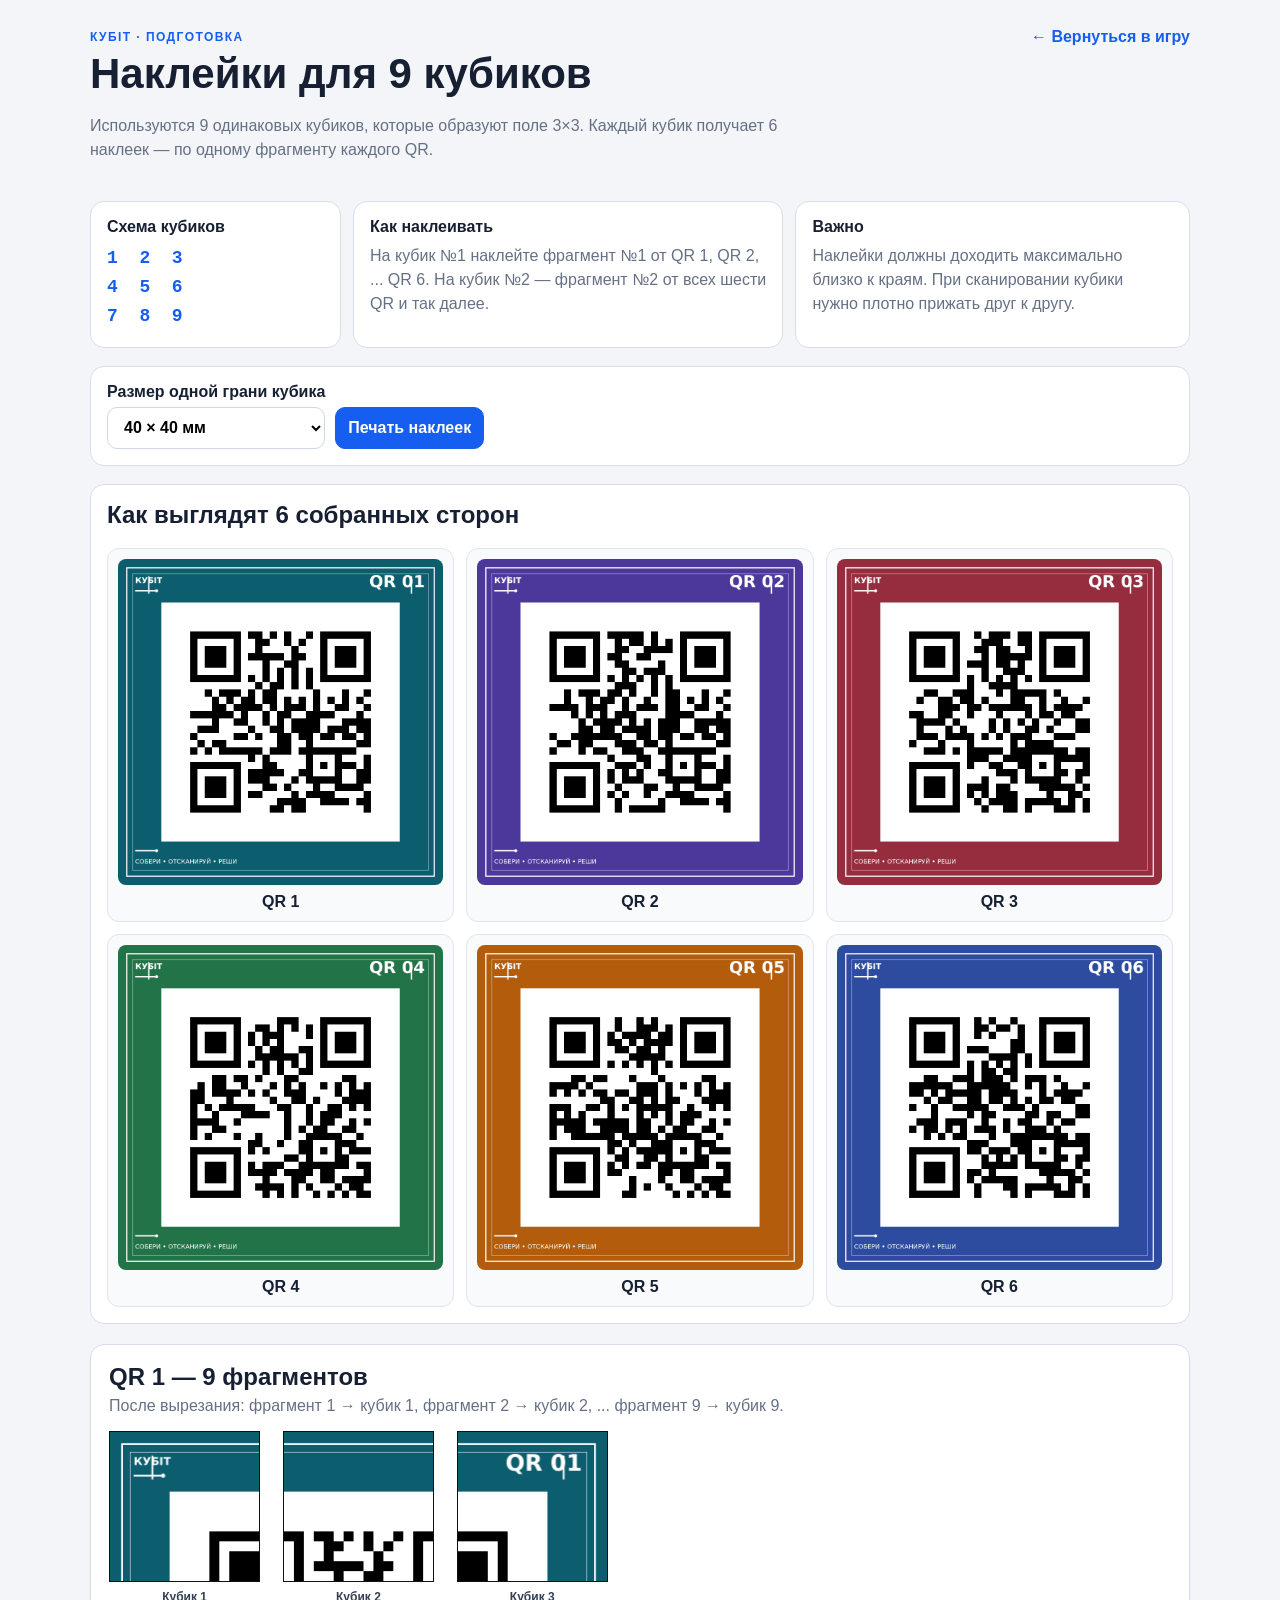
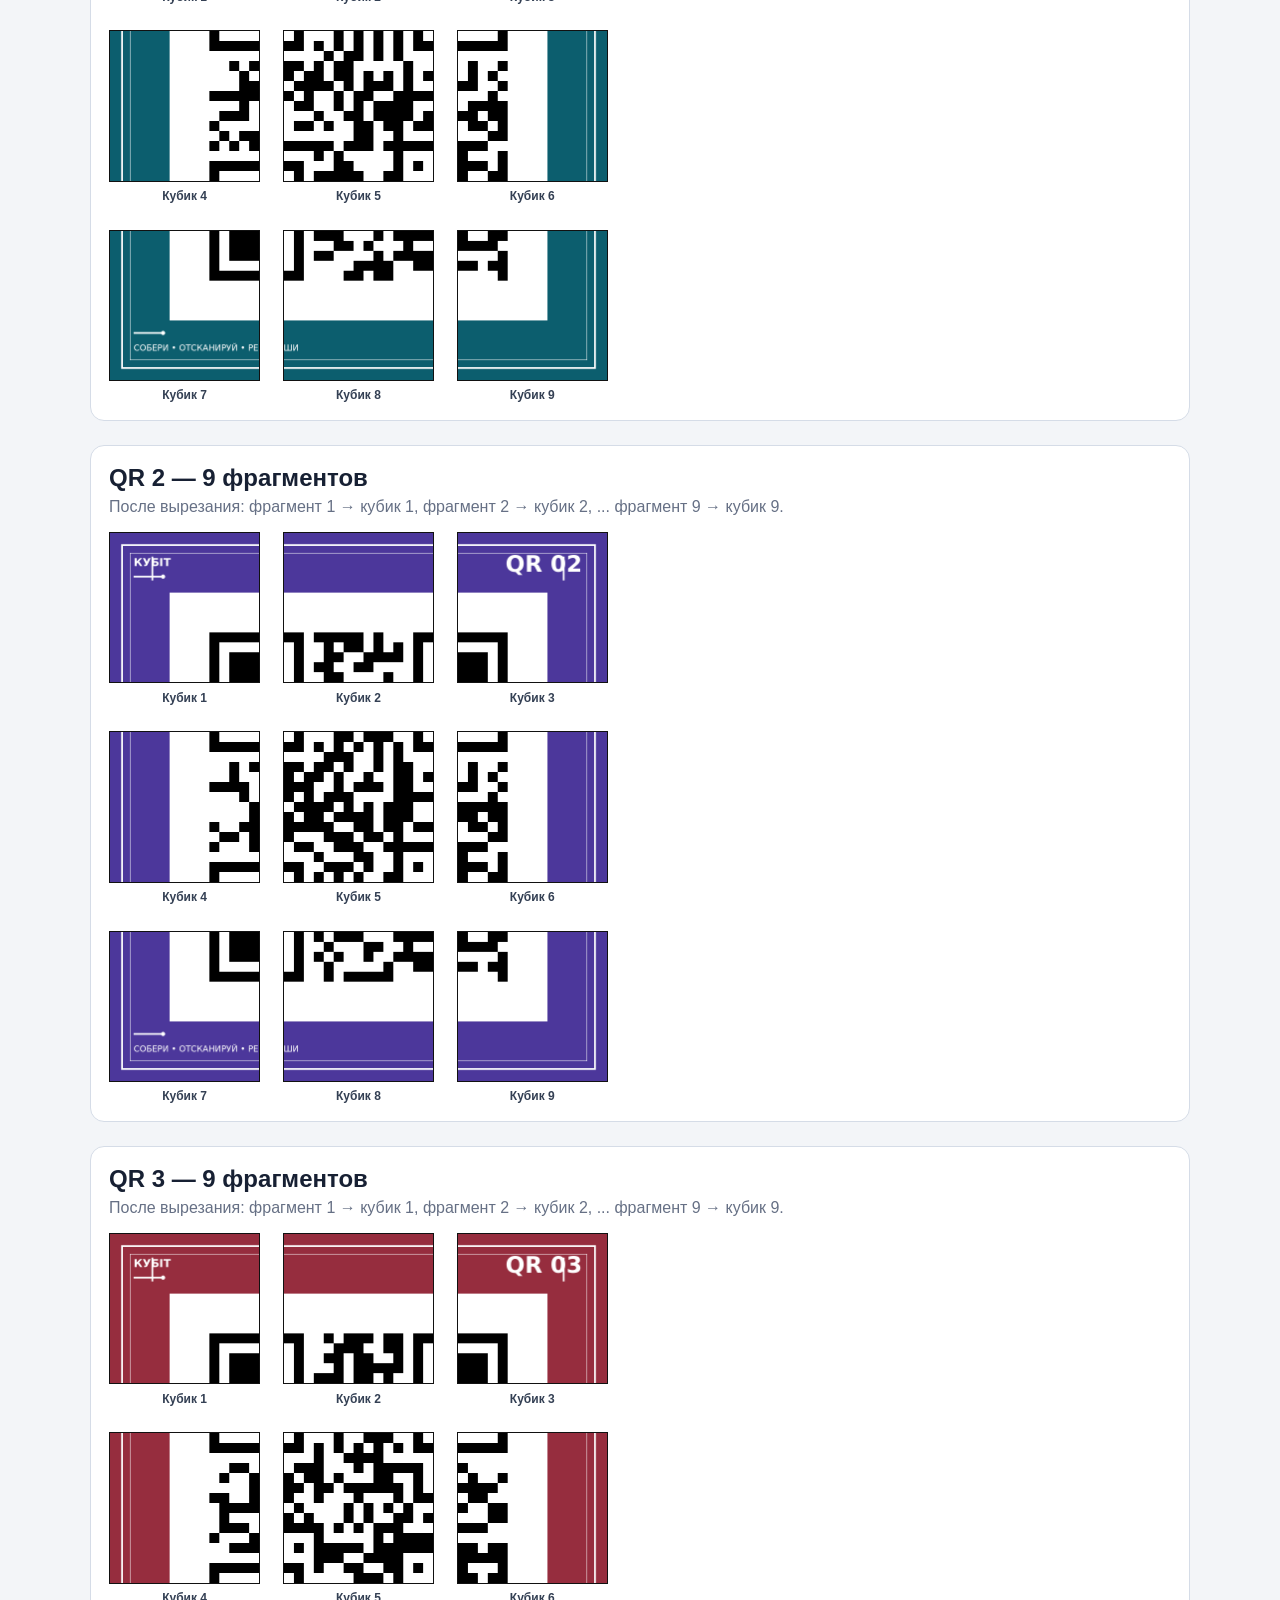
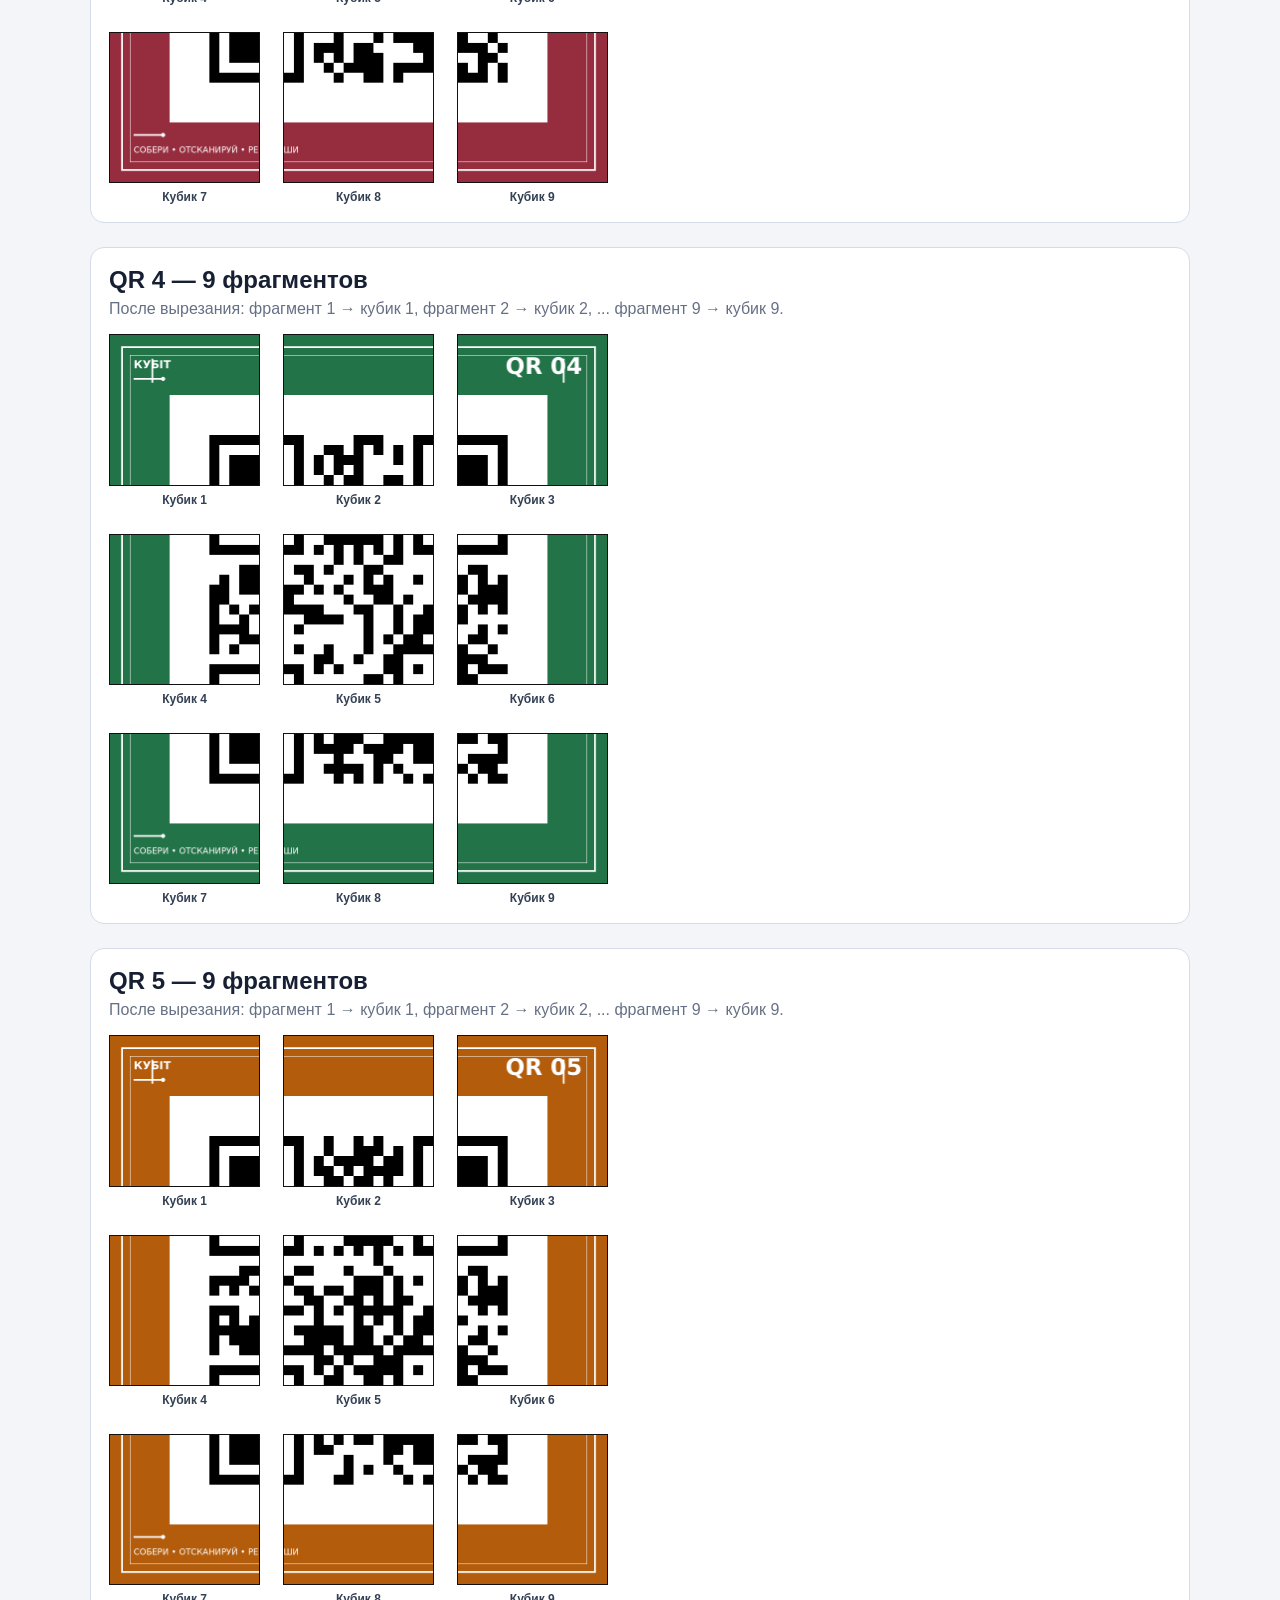
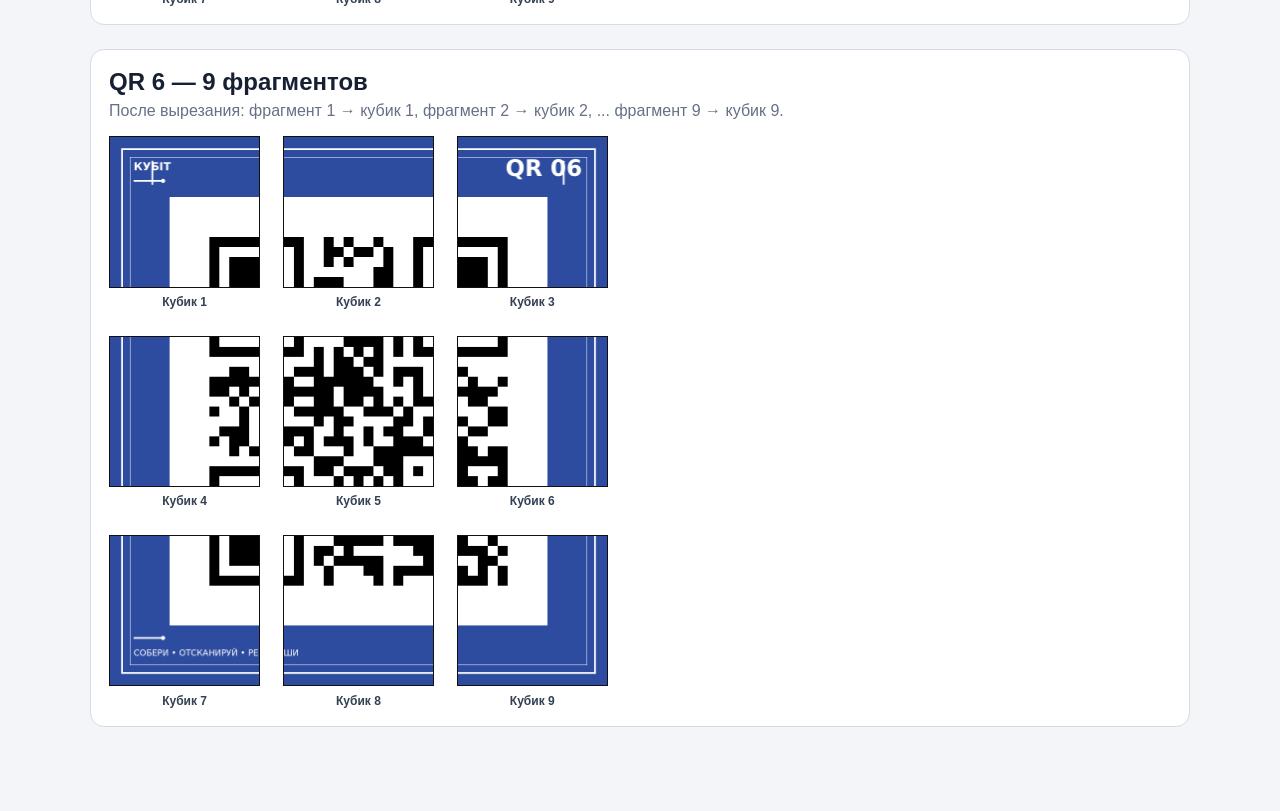
==== cube-kit.html @ 37ab6c02 "ADD" ====
<!doctype html>
<html lang="ru">
<head>
  <meta charset="utf-8">
  <meta name="viewport" content="width=device-width, initial-scale=1">
  <title>Набор для 9 кубиков — КубIT</title>
  <link rel="stylesheet" href="cube-kit.css">
  <script src="cube-kit.js" defer></script>
</head>
<body>
  <main class="page">
    <header class="screen-only">
      <div>
        <p class="eyebrow">КУБIT · ПОДГОТОВКА</p>
        <h1>Наклейки для 9 кубиков</h1>
        <p>
          Используются 9 одинаковых кубиков, которые образуют поле 3×3.
          Каждый кубик получает 6 наклеек — по одному фрагменту каждого QR.
        </p>
      </div>
      <a href="index.html">← Вернуться в игру</a>
    </header>

    <section class="info screen-only">
      <div>
        <strong>Схема кубиков</strong>
        <pre>1  2  3
4  5  6
7  8  9</pre>
      </div>
      <div>
        <strong>Как наклеивать</strong>
        <p>
          На кубик №1 наклейте фрагмент №1 от QR 1, QR 2, ... QR 6.
          На кубик №2 — фрагмент №2 от всех шести QR и так далее.
        </p>
      </div>
      <div>
        <strong>Важно</strong>
        <p>
          Наклейки должны доходить максимально близко к краям. При сканировании
          кубики нужно плотно прижать друг к другу.
        </p>
      </div>
    </section>

    <section class="toolbar screen-only">
      <label>
        Размер одной грани кубика
        <select id="sizeSelect">
          <option value="30">30 × 30 мм</option>
          <option value="35">35 × 35 мм</option>
          <option value="40" selected>40 × 40 мм</option>
          <option value="45">45 × 45 мм</option>
          <option value="50">50 × 50 мм</option>
        </select>
      </label>
      <button id="printBtn">Печать наклеек</button>
    </section>

    <section class="preview screen-only">
      <h2>Как выглядят 6 собранных сторон</h2>
      <div class="preview-grid" id="previewGrid"></div>
    </section>

    <section id="faceSheets"></section>
  </main>
</body>
</html>
---- cube-kit.css ----
* { box-sizing: border-box; }

:root { --tile-size: 40mm; }

body {
  margin: 0;
  color: #172033;
  background: #f3f5f8;
  font-family: Arial, sans-serif;
}

.page {
  width: min(1100px, 94%);
  margin: 0 auto;
  padding: 28px 0 60px;
}

header {
  display: flex;
  justify-content: space-between;
  align-items: flex-start;
  gap: 28px;
  margin-bottom: 22px;
}

header h1 {
  margin: 3px 0 10px;
  font-size: 42px;
}

header p {
  max-width: 720px;
  color: #667085;
  line-height: 1.55;
}

header a {
  color: #155eef;
  text-decoration: none;
  font-weight: 700;
}

.eyebrow {
  margin: 0;
  color: #155eef;
  font-size: 12px;
  font-weight: 800;
  letter-spacing: .12em;
}

.info {
  display: grid;
  grid-template-columns: .7fr 1.2fr 1.1fr;
  gap: 12px;
  margin-bottom: 18px;
}

.info > div,
.preview,
.toolbar {
  padding: 16px;
  border: 1px solid #d8dee8;
  border-radius: 14px;
  background: white;
}

.info strong { display: block; margin-bottom: 8px; }

.info p {
  margin: 0;
  color: #667085;
  line-height: 1.5;
}

.info pre {
  margin: 0;
  color: #155eef;
  font-size: 18px;
  font-weight: 800;
  line-height: 1.6;
}

.toolbar {
  display: flex;
  align-items: end;
  gap: 10px;
  margin-bottom: 18px;
}

.toolbar label {
  display: grid;
  gap: 6px;
  font-weight: 700;
}

select, button {
  min-height: 42px;
  border: 1px solid #cfd7e3;
  border-radius: 10px;
  padding: 0 12px;
  background: white;
  font: inherit;
}

button {
  color: white;
  border-color: #155eef;
  background: #155eef;
  font-weight: 800;
  cursor: pointer;
}

.preview { margin-bottom: 20px; }

.preview h2 { margin-top: 0; }

.preview-grid {
  display: grid;
  grid-template-columns: repeat(3, 1fr);
  gap: 12px;
}

.preview-card {
  padding: 10px;
  border: 1px solid #dfe5ed;
  border-radius: 12px;
  background: #f8fafc;
}

.preview-card img {
  display: block;
  width: 100%;
  border-radius: 8px;
}

.preview-card strong {
  display: block;
  margin-top: 8px;
  text-align: center;
}

.face-sheet {
  margin: 0 0 24px;
  padding: 18px;
  border: 1px solid #d5dce7;
  border-radius: 14px;
  background: white;
}

.face-sheet h2 {
  margin: 0 0 6px;
}

.face-sheet > p {
  margin: 0 0 16px;
  color: #667085;
}

.sticker-grid {
  display: grid;
  grid-template-columns: repeat(3, max-content);
  gap: 7mm 6mm;
  align-items: start;
}

.sticker-wrap {
  display: grid;
  justify-items: center;
  gap: 2mm;
}

.sticker {
  width: var(--tile-size);
  height: var(--tile-size);
  border: .35mm solid #111;
  background: white;
  overflow: hidden;
}

.sticker img {
  display: block;
  width: 100%;
  height: 100%;
  object-fit: fill;
}

.caption {
  color: #344054;
  font-size: 9pt;
  font-weight: 700;
}

@media print {
  @page {
    size: A4;
    margin: 10mm;
  }

  body { background: white; }

  .screen-only { display: none !important; }

  .page {
    width: auto;
    margin: 0;
    padding: 0;
  }

  .face-sheet {
    break-after: page;
    page-break-after: always;
    margin: 0;
    padding: 0;
    border: 0;
    border-radius: 0;
  }

  .face-sheet:last-child {
    break-after: auto;
    page-break-after: auto;
  }

  .face-sheet h2 {
    margin: 0 0 2mm;
    font-size: 14pt;
  }

  .face-sheet > p {
    margin-bottom: 3mm;
    font-size: 9pt;
  }

  .sticker-grid {
    gap: 4mm 4mm;
  }

  .caption { font-size: 8pt; }
}
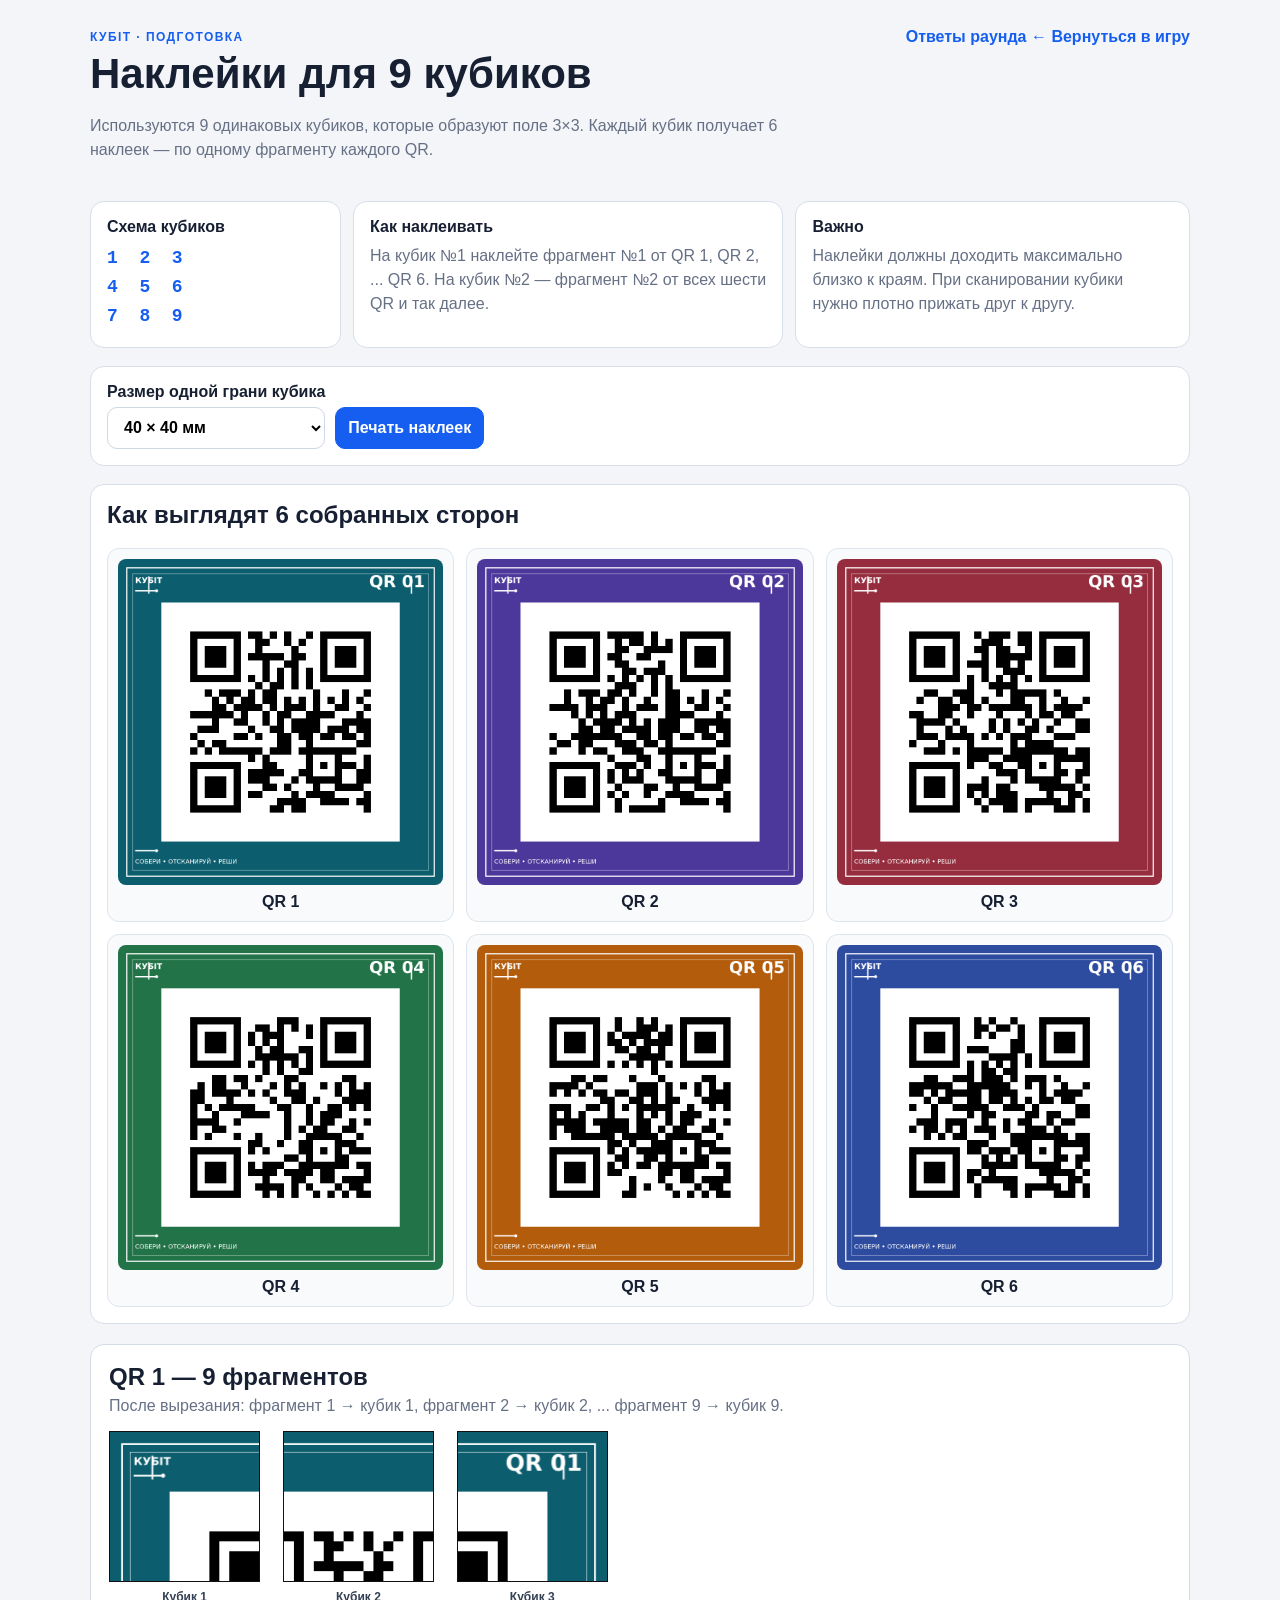
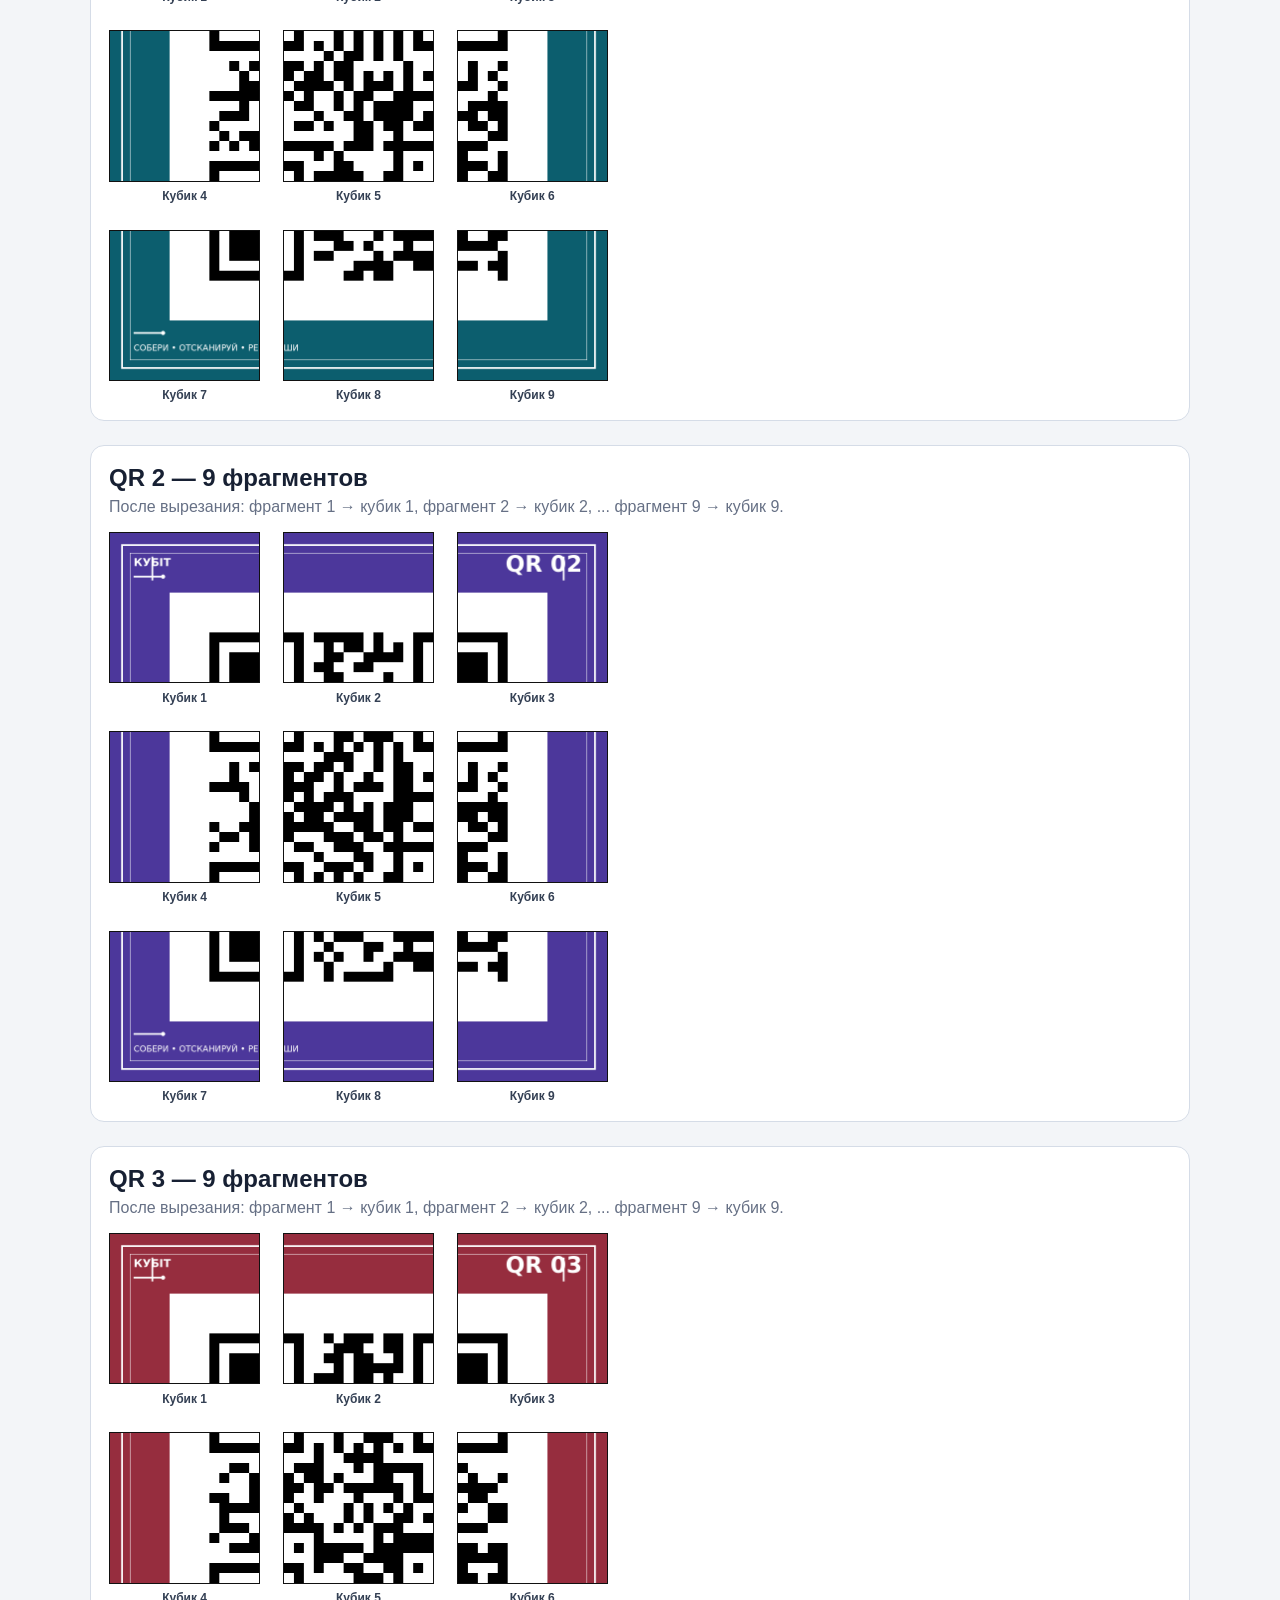
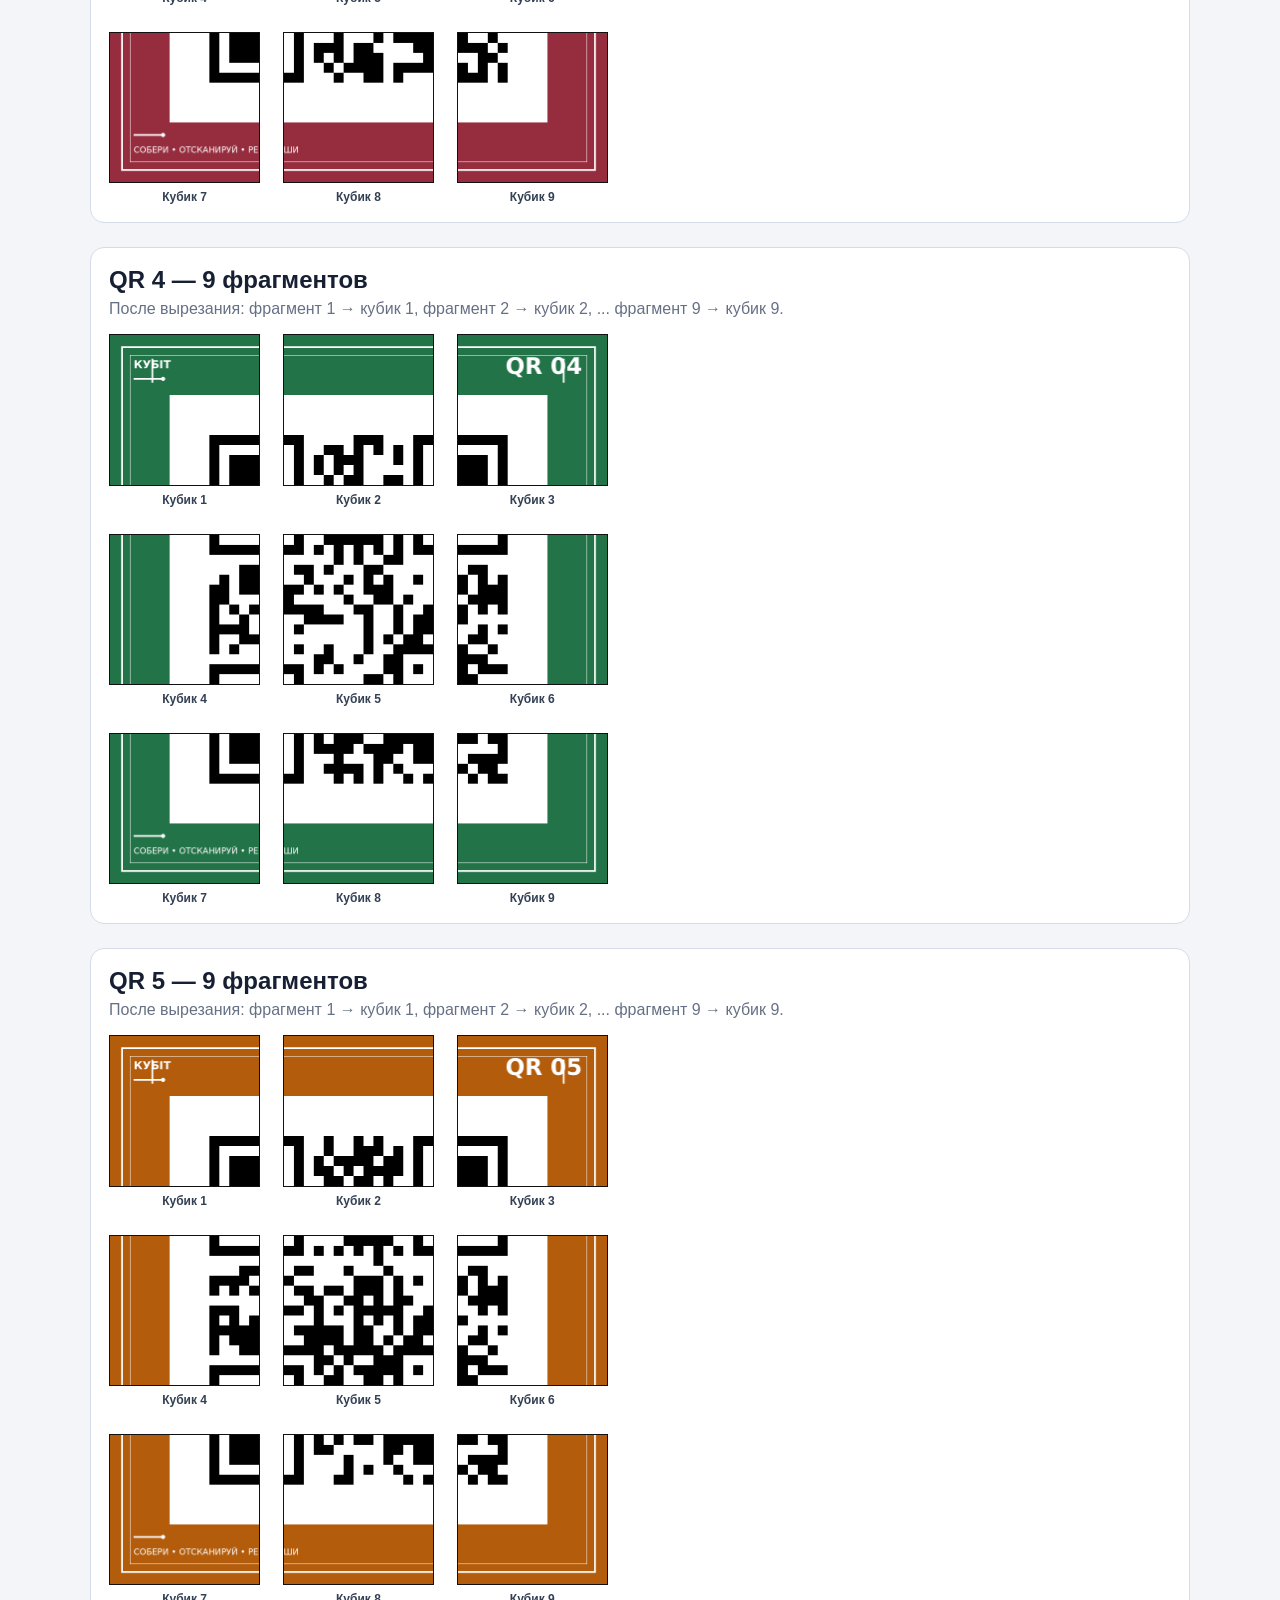
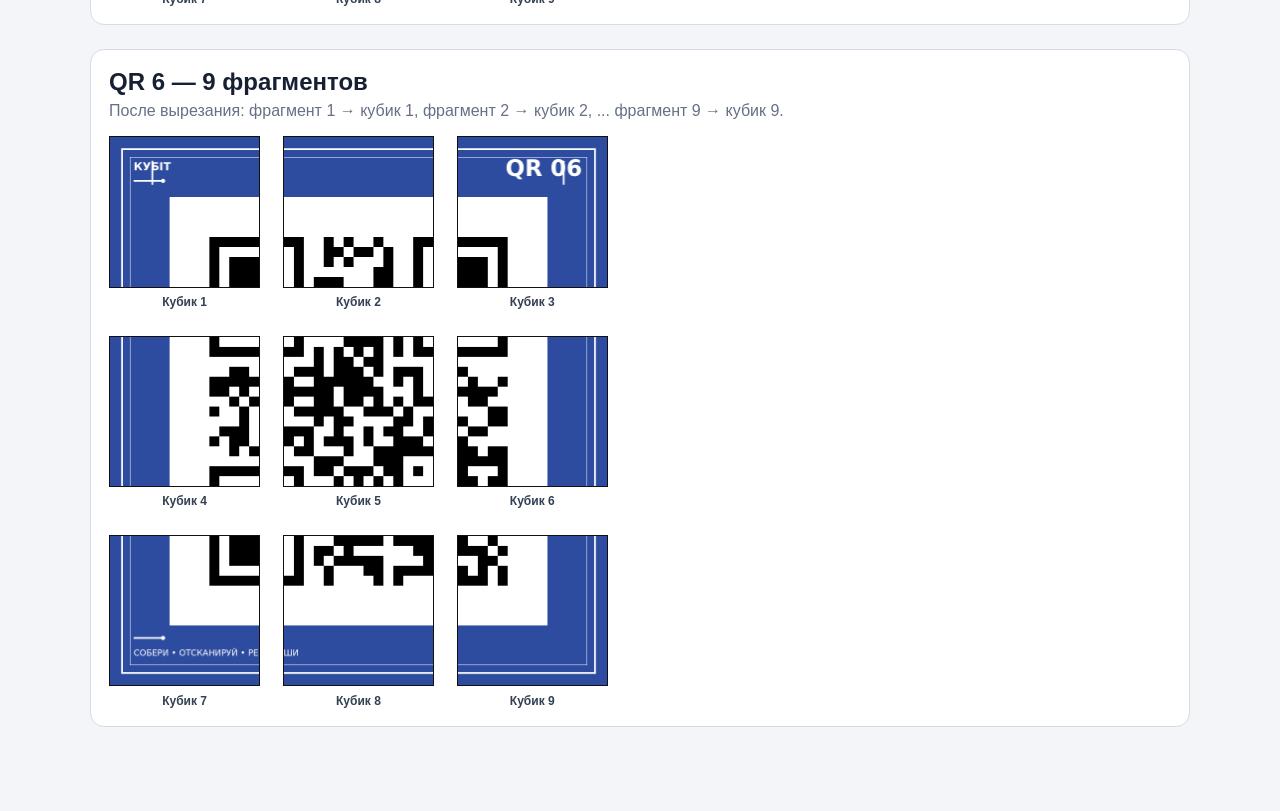
==== commit 0f0ff187: "Update cube-kit.html" ====
--- a/cube-kit.html
+++ b/cube-kit.html
@@ -18,7 +18,10 @@
           Каждый кубик получает 6 наклеек — по одному фрагменту каждого QR.
         </p>
       </div>
-      <a href="index.html">← Вернуться в игру</a>
+      <nav class="header-links">
+        <a href="answers.html">Ответы раунда</a>
+        <a href="index.html">← Вернуться в игру</a>
+      </nav>
     </header>
 
     <section class="info screen-only">
@@ -66,4 +69,4 @@
     <section id="faceSheets"></section>
   </main>
 </body>
-</html>
+</html>
